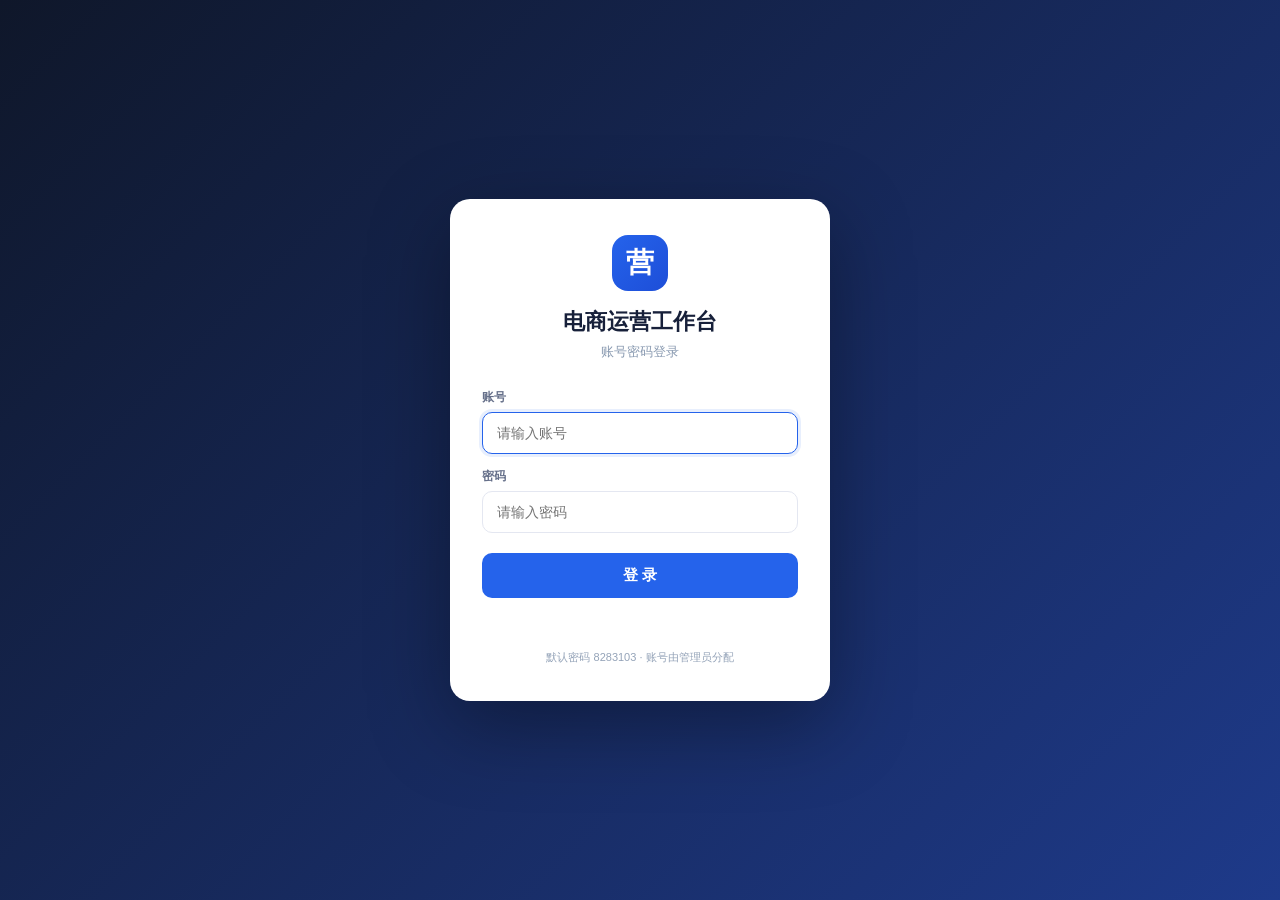
==== login.html @ 556ab1e9 "未登录默认跳转登录页：新增独立login.html登录页(自包含样式+登录逻辑)，后端whitelist+serve login.html，前端init和401时redirectLogin跳转替代弹窗" ====
<!doctype html>
<html lang="zh-CN">
<head>
  <meta charset="utf-8">
  <meta name="viewport" content="width=device-width, initial-scale=1">
  <title>登录 · 电商运营工作台</title>
  <style>
    * { margin:0; padding:0; box-sizing:border-box; }
    body {
      min-height:100vh; display:flex; align-items:center; justify-content:center;
      background:linear-gradient(135deg,#0f172a 0%,#1e3a8a 100%);
      font-family:-apple-system,BlinkMacSystemFont,'Segoe UI','PingFang SC','Microsoft YaHei',sans-serif;
      padding:24px;
    }
    .box {
      background:#fff; border-radius:20px; padding:36px 32px;
      width:100%; max-width:380px; box-shadow:0 24px 80px rgba(0,0,0,.35);
    }
    .logo {
      width:56px; height:56px; border-radius:16px;
      background:linear-gradient(135deg,#2563eb,#1d4ed8);
      color:#fff; font-size:28px; font-weight:800;
      display:flex; align-items:center; justify-content:center; margin:0 auto 16px;
    }
    h1 { font-size:22px; font-weight:700; color:#17203a; text-align:center; }
    .sub { font-size:13px; color:#8899b0; text-align:center; margin-top:6px; margin-bottom:28px; }
    .field { margin-bottom:14px; }
    label { display:block; font-size:12px; color:#66708a; font-weight:600; margin-bottom:6px; }
    input {
      width:100%; padding:12px 14px; border:1px solid #e4e7f1; border-radius:10px;
      font-size:14px; outline:none; transition:border-color .15s;
    }
    input:focus { border-color:#2563eb; box-shadow:0 0 0 3px rgba(37,99,235,.1); }
    button {
      width:100%; padding:13px; margin-top:6px; background:#2563eb; color:#fff;
      border:none; border-radius:10px; font-size:15px; font-weight:600; cursor:pointer; transition:background .15s;
    }
    button:hover { background:#1d4ed8; }
    button:disabled { background:#93c5fd; cursor:not-allowed; }
    .err { min-height:20px; margin-top:12px; font-size:13px; color:#dc2626; text-align:center; }
    .hint { font-size:11px; color:#94a3b8; text-align:center; margin-top:20px; }
  </style>
</head>
<body>
  <div class="box">
    <div class="logo">营</div>
    <h1>电商运营工作台</h1>
    <div class="sub">账号密码登录</div>
    <div class="field">
      <label>账号</label>
      <input id="username" type="text" placeholder="请输入账号" autocomplete="username">
    </div>
    <div class="field">
      <label>密码</label>
      <input id="password" type="password" placeholder="请输入密码" autocomplete="current-password">
    </div>
    <button id="login-btn">登 录</button>
    <div class="err" id="err"></div>
    <div class="hint">默认密码 8283103 · 账号由管理员分配</div>
  </div>
  <script>
    (function () {
      var BASE = location.pathname.indexOf('/ecom-op') === 0 ? '/ecom-op' : '';
      // 已登录则直接回主页
      if (localStorage.getItem('ecom_op_token')) {
        location.replace(BASE + '/');
        return;
      }
      var btn = document.getElementById('login-btn');
      var err = document.getElementById('err');
      function doLogin() {
        var u = document.getElementById('username').value.trim();
        var p = document.getElementById('password').value.trim();
        if (!u || !p) { err.textContent = '请输入账号和密码'; return; }
        btn.disabled = true; btn.textContent = '登录中…';
        fetch(BASE + '/api/auth/login', {
          method: 'POST', headers: { 'Content-Type': 'application/json' },
          body: JSON.stringify({ username: u, password: p })
        }).then(function (r) { return r.json().catch(function () { return null; }); })
          .then(function (j) {
            if (j && j.ok) {
              localStorage.setItem('ecom_op_token', j.token);
              localStorage.setItem('ecom_op_user', (j.user && j.user.name) || u);
              localStorage.setItem('ecom_op_user_info', JSON.stringify(j.user || {}));
              localStorage.setItem('ecom_op_perms', JSON.stringify((j.user && j.user.permissions) || ['*']));
              location.replace(BASE + '/');
            } else {
              btn.disabled = false; btn.textContent = '登 录';
              err.textContent = (j && j.error) || '账号或密码错误';
            }
          })
          .catch(function () { btn.disabled = false; btn.textContent = '登 录'; err.textContent = '网络错误'; });
      }
      btn.onclick = doLogin;
      document.getElementById('password').onkeydown = function (e) { if (e.key === 'Enter') doLogin(); };
      document.getElementById('username').focus();
    })();
  </script>
</body>
</html>
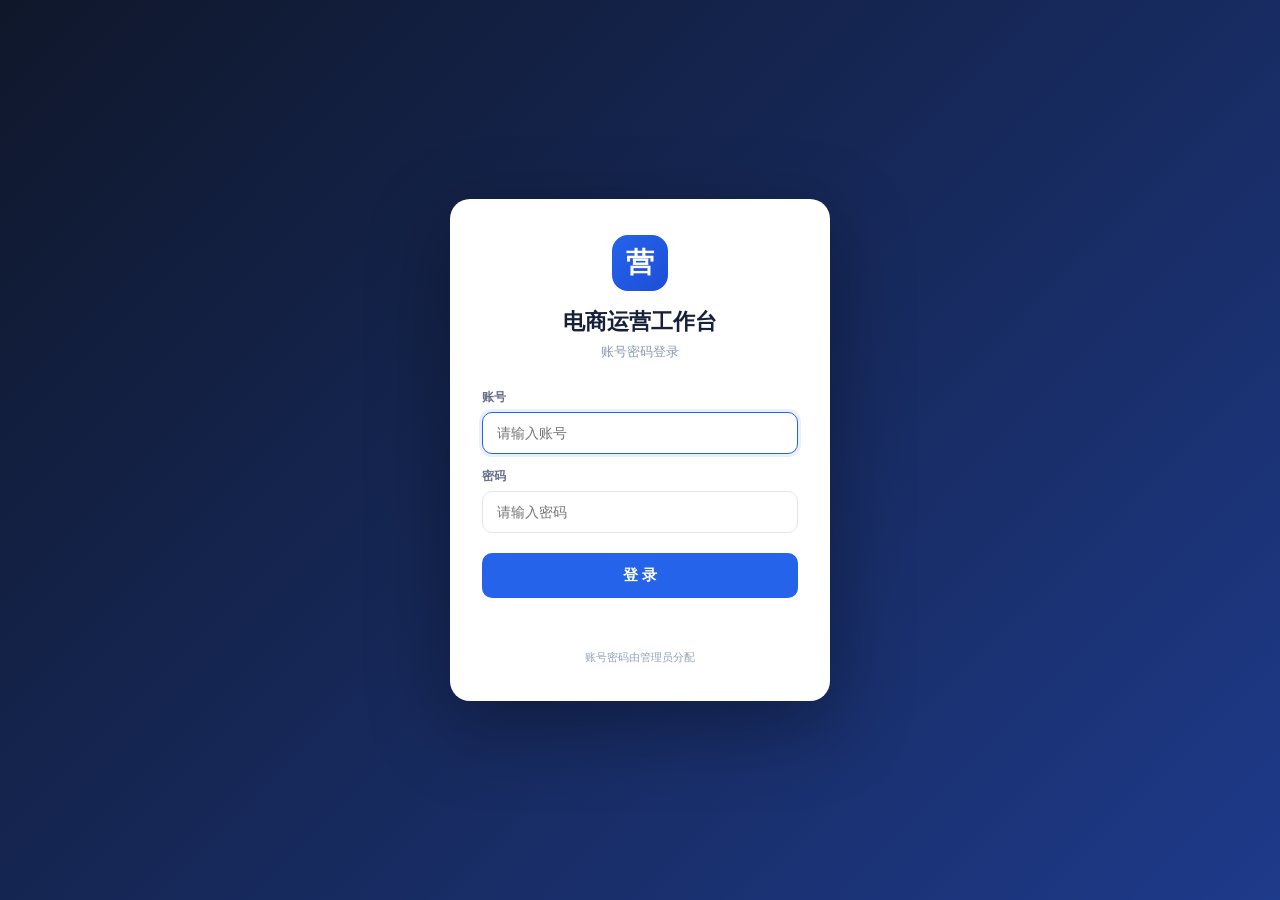
==== commit c6ce4b19: "登录页/用户管理去除密码明文显示" ====
--- a/login.html
+++ b/login.html
@@ -3,6 +3,9 @@
 <head>
   <meta charset="utf-8">
   <meta name="viewport" content="width=device-width, initial-scale=1">
+  <meta http-equiv="Cache-Control" content="no-store, no-cache, must-revalidate">
+  <meta http-equiv="Pragma" content="no-cache">
+  <meta http-equiv="Expires" content="0">
   <title>登录 · 电商运营工作台</title>
   <style>
     * { margin:0; padding:0; box-sizing:border-box; }
@@ -56,7 +59,7 @@
     </div>
     <button id="login-btn">登 录</button>
     <div class="err" id="err"></div>
-    <div class="hint">默认密码 8283103 · 账号由管理员分配</div>
+    <div class="hint">账号密码由管理员分配</div>
   </div>
   <script>
     (function () {
